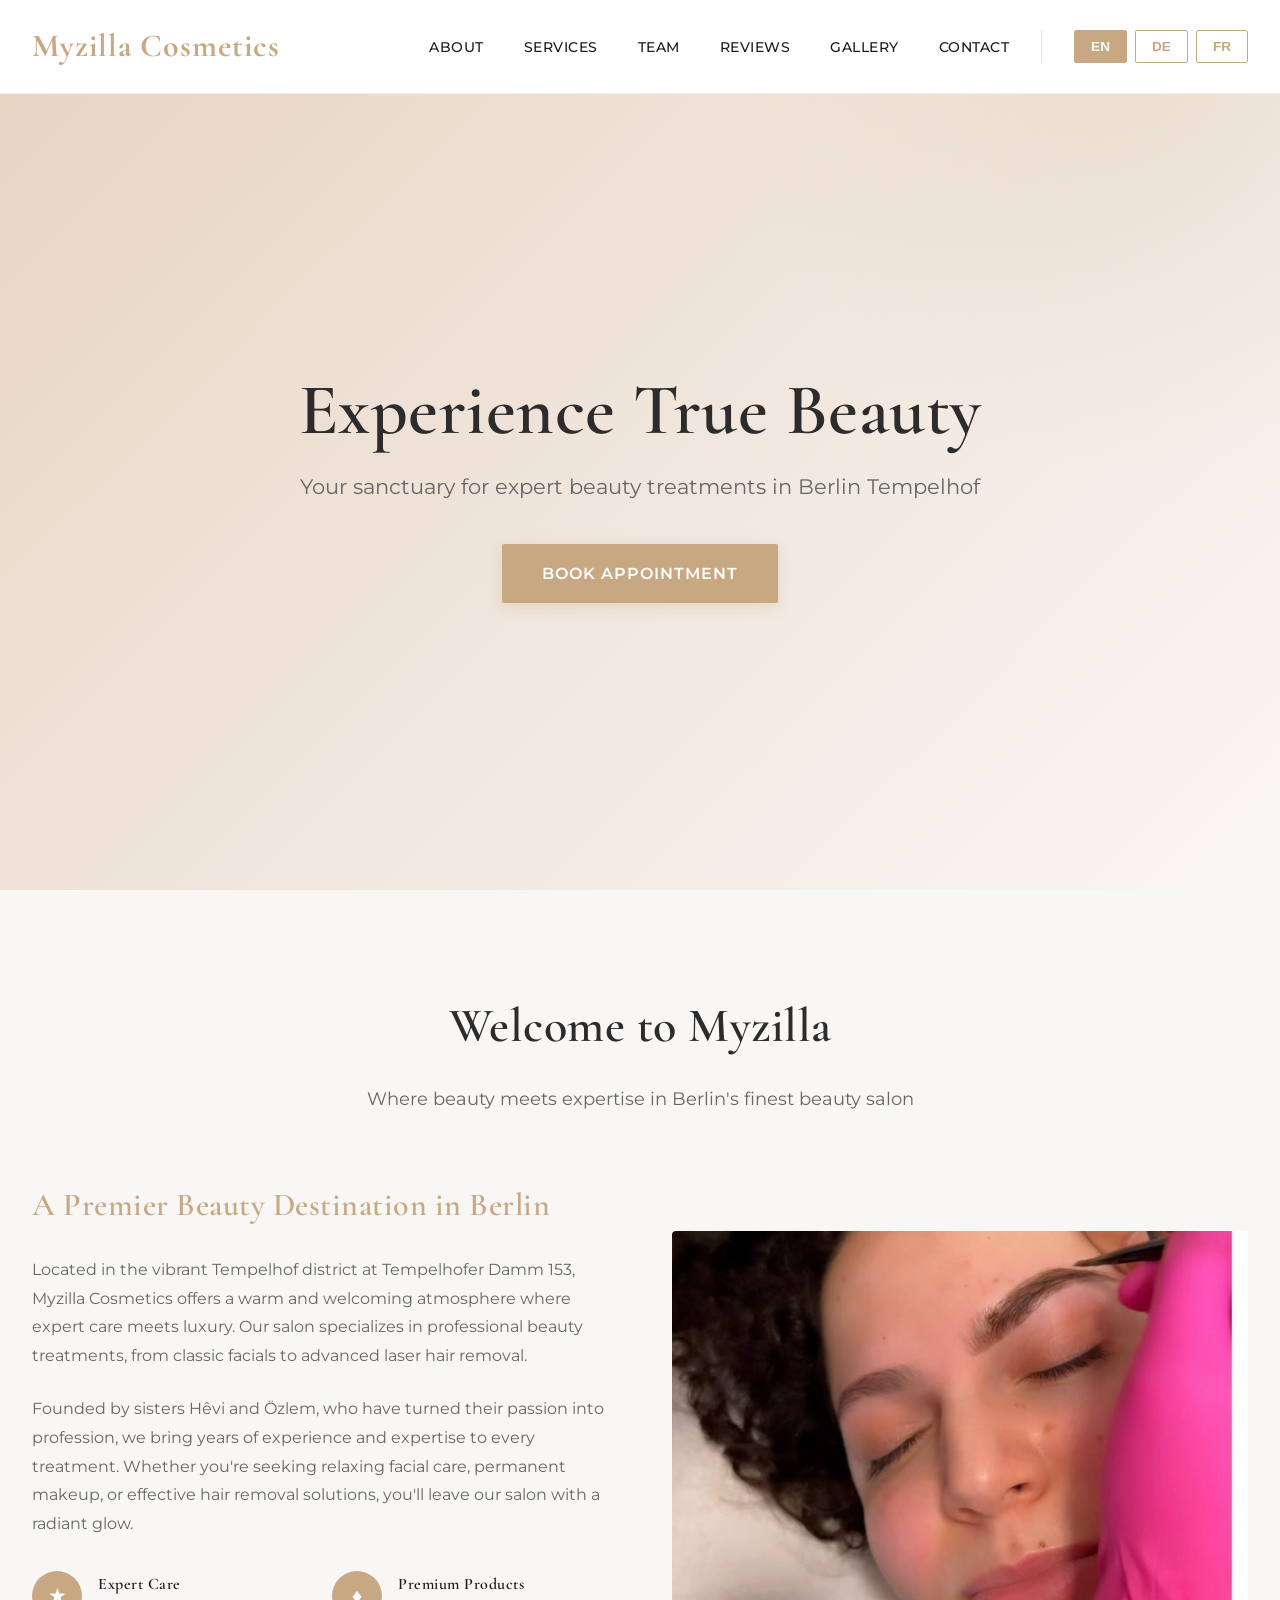
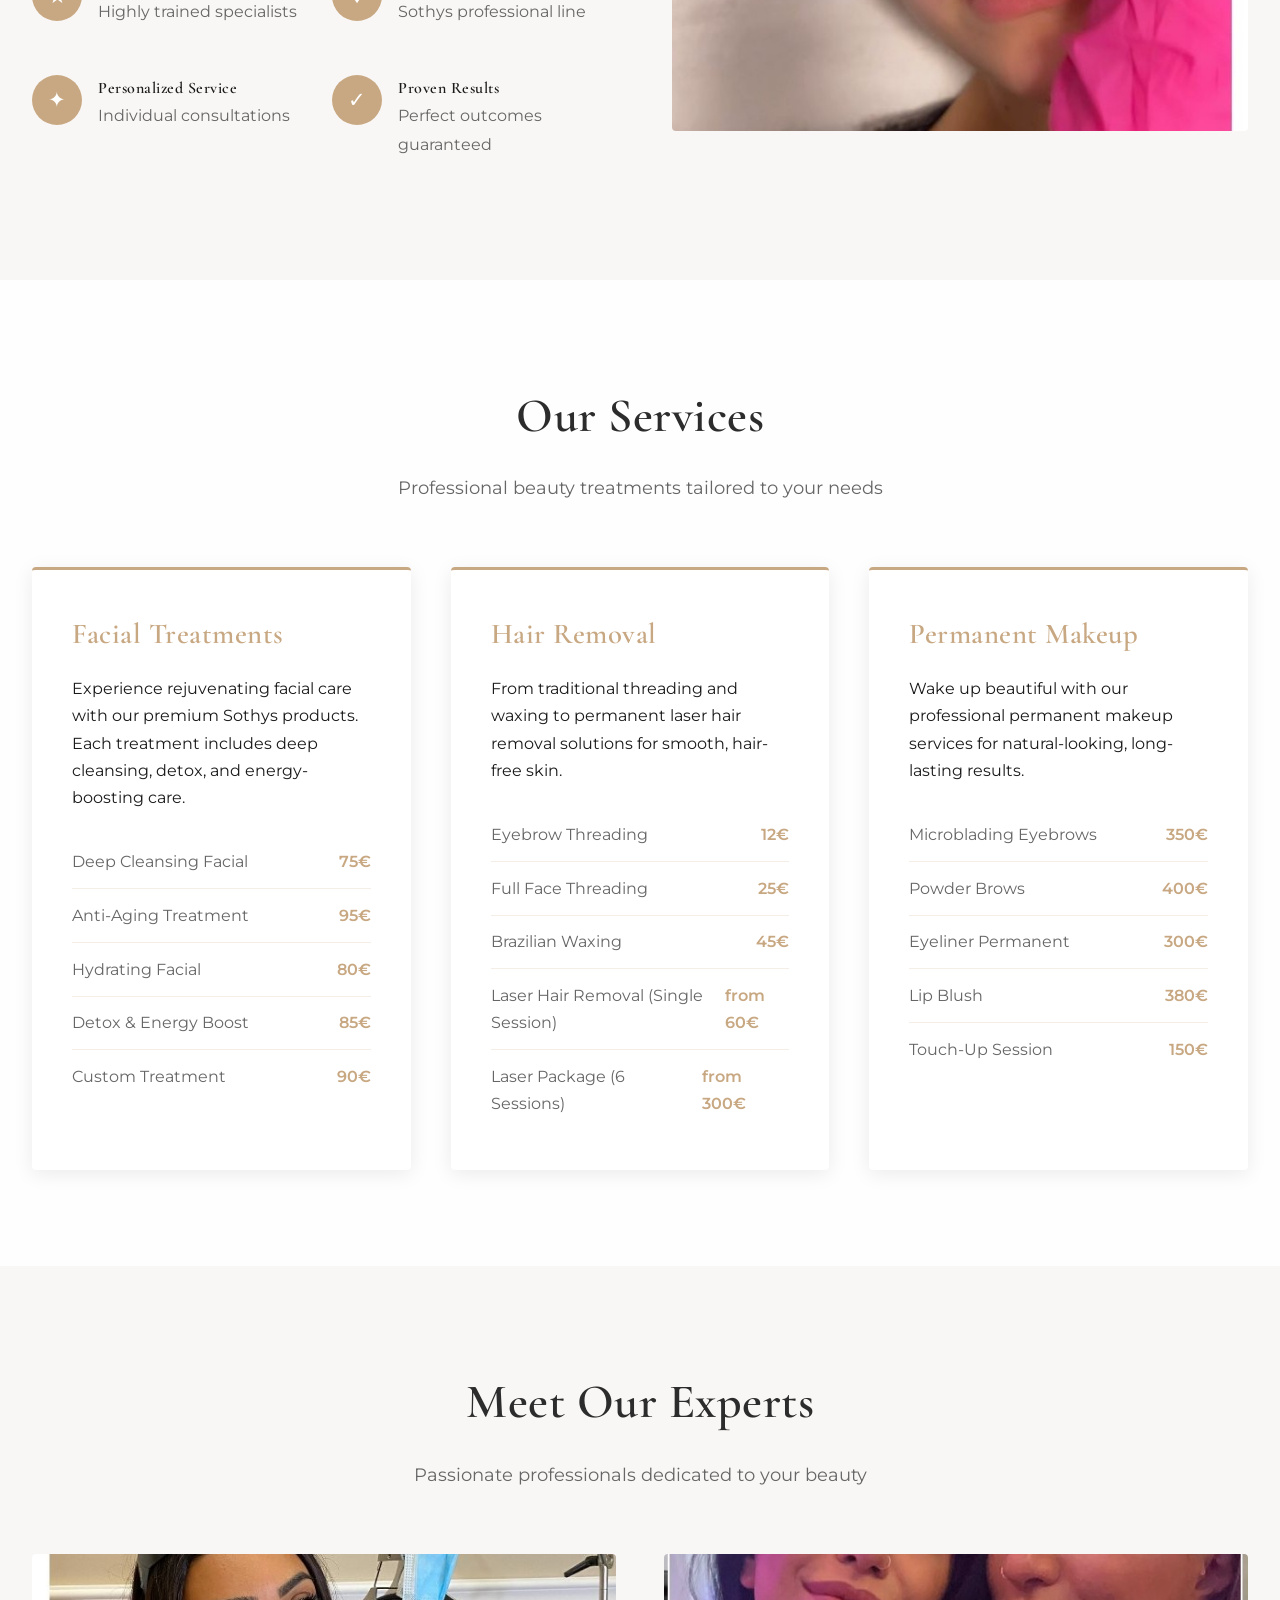
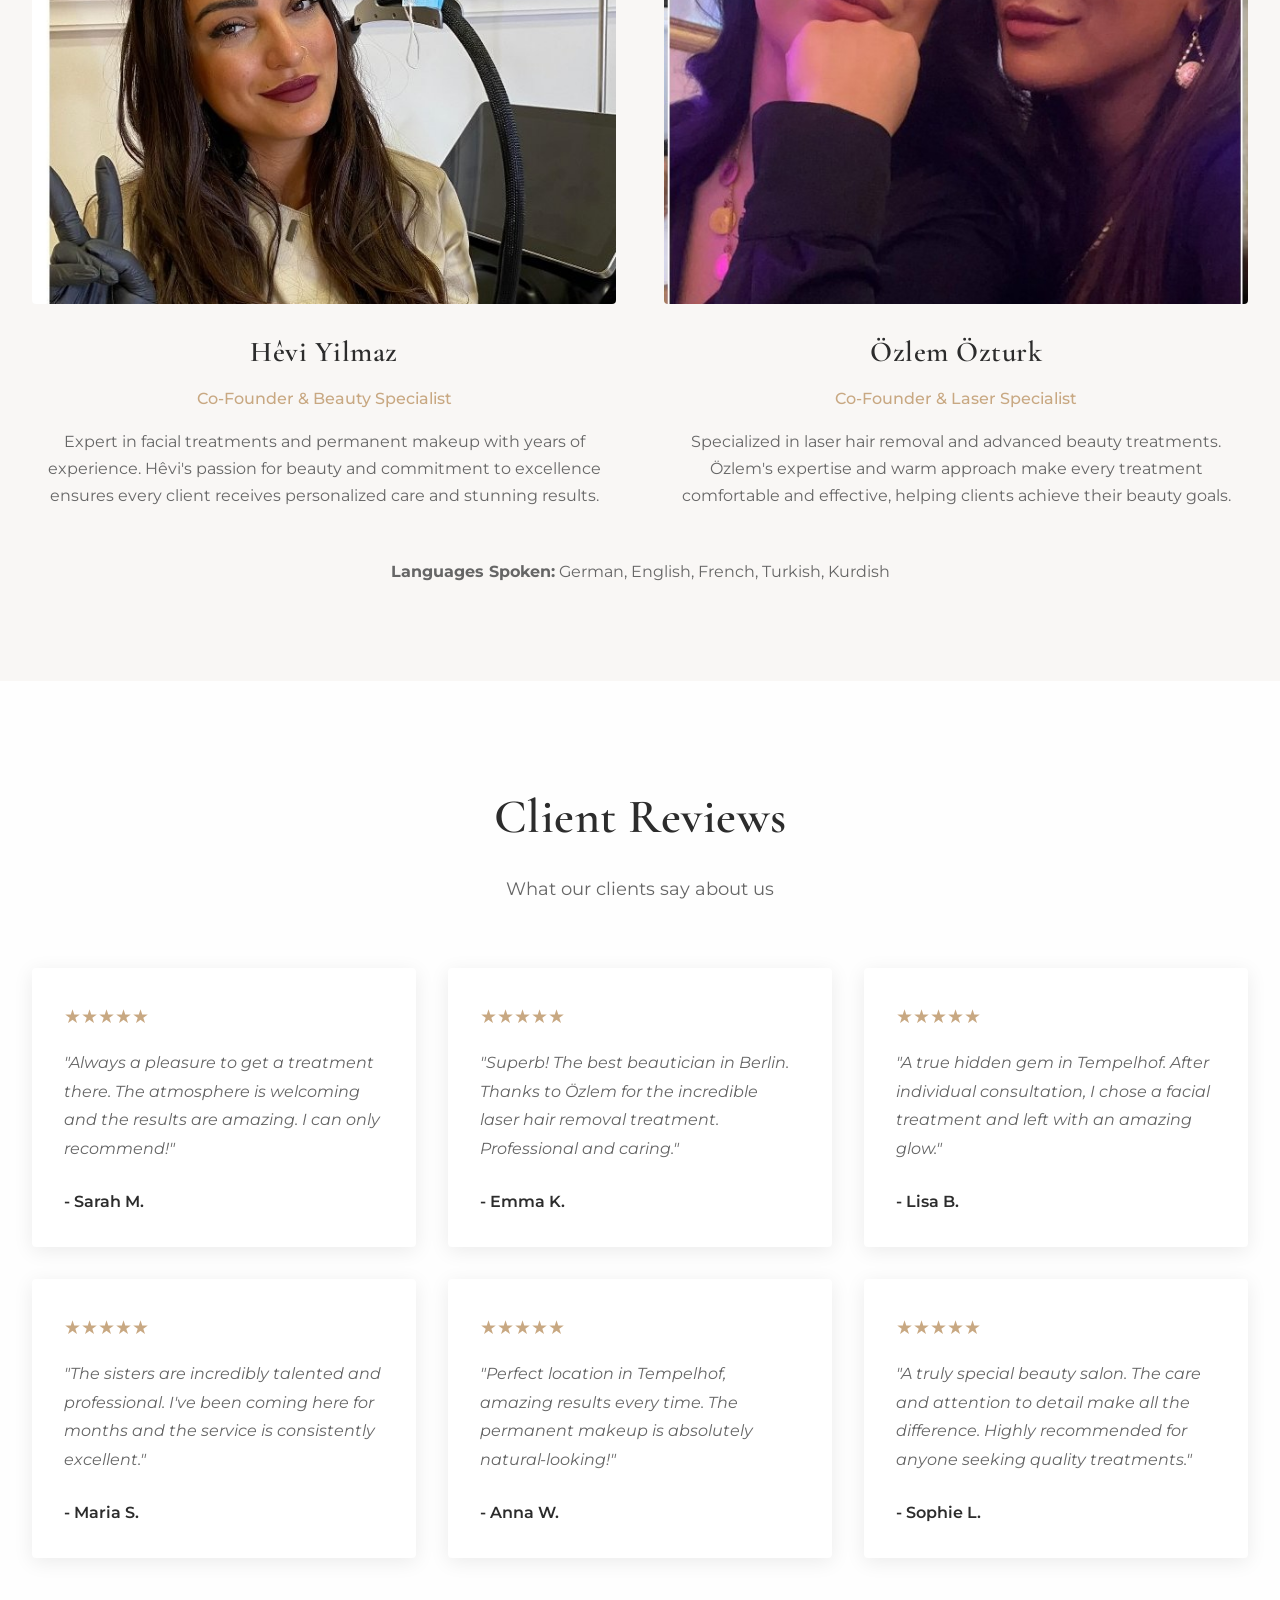
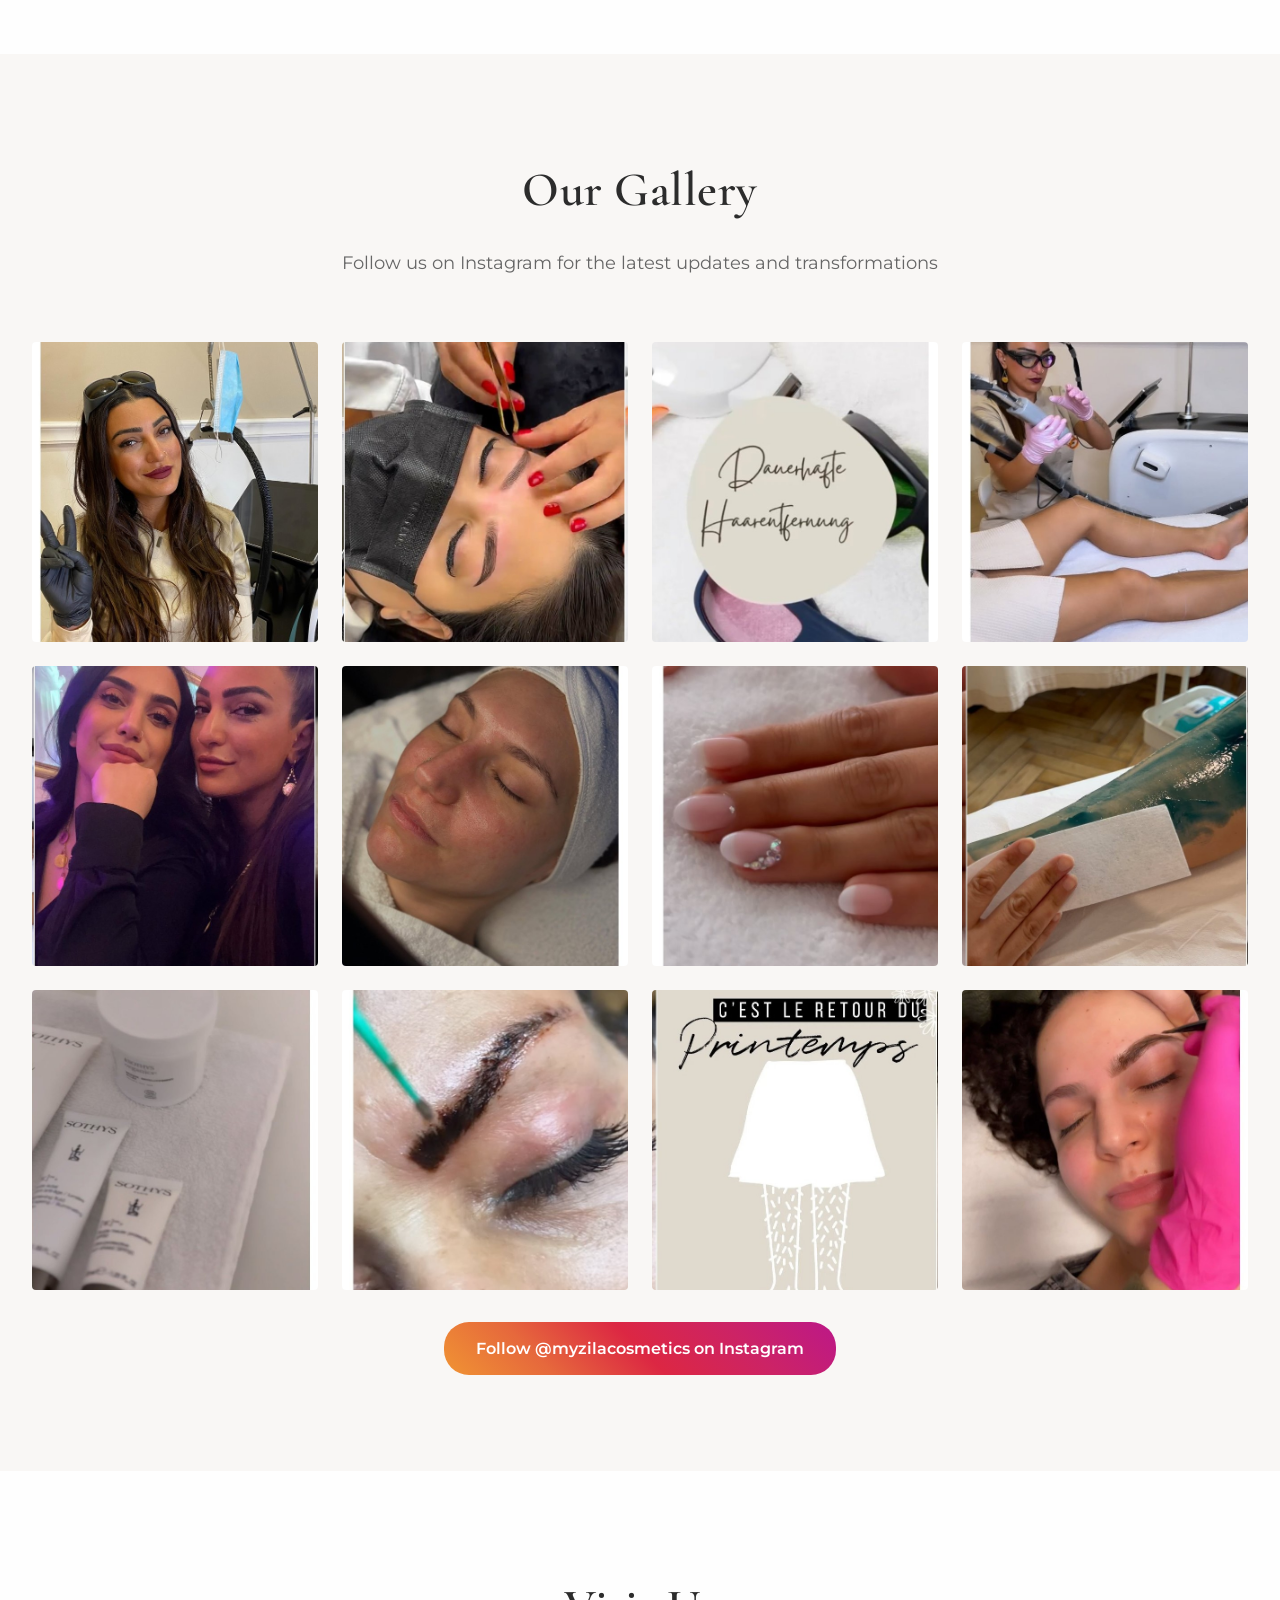
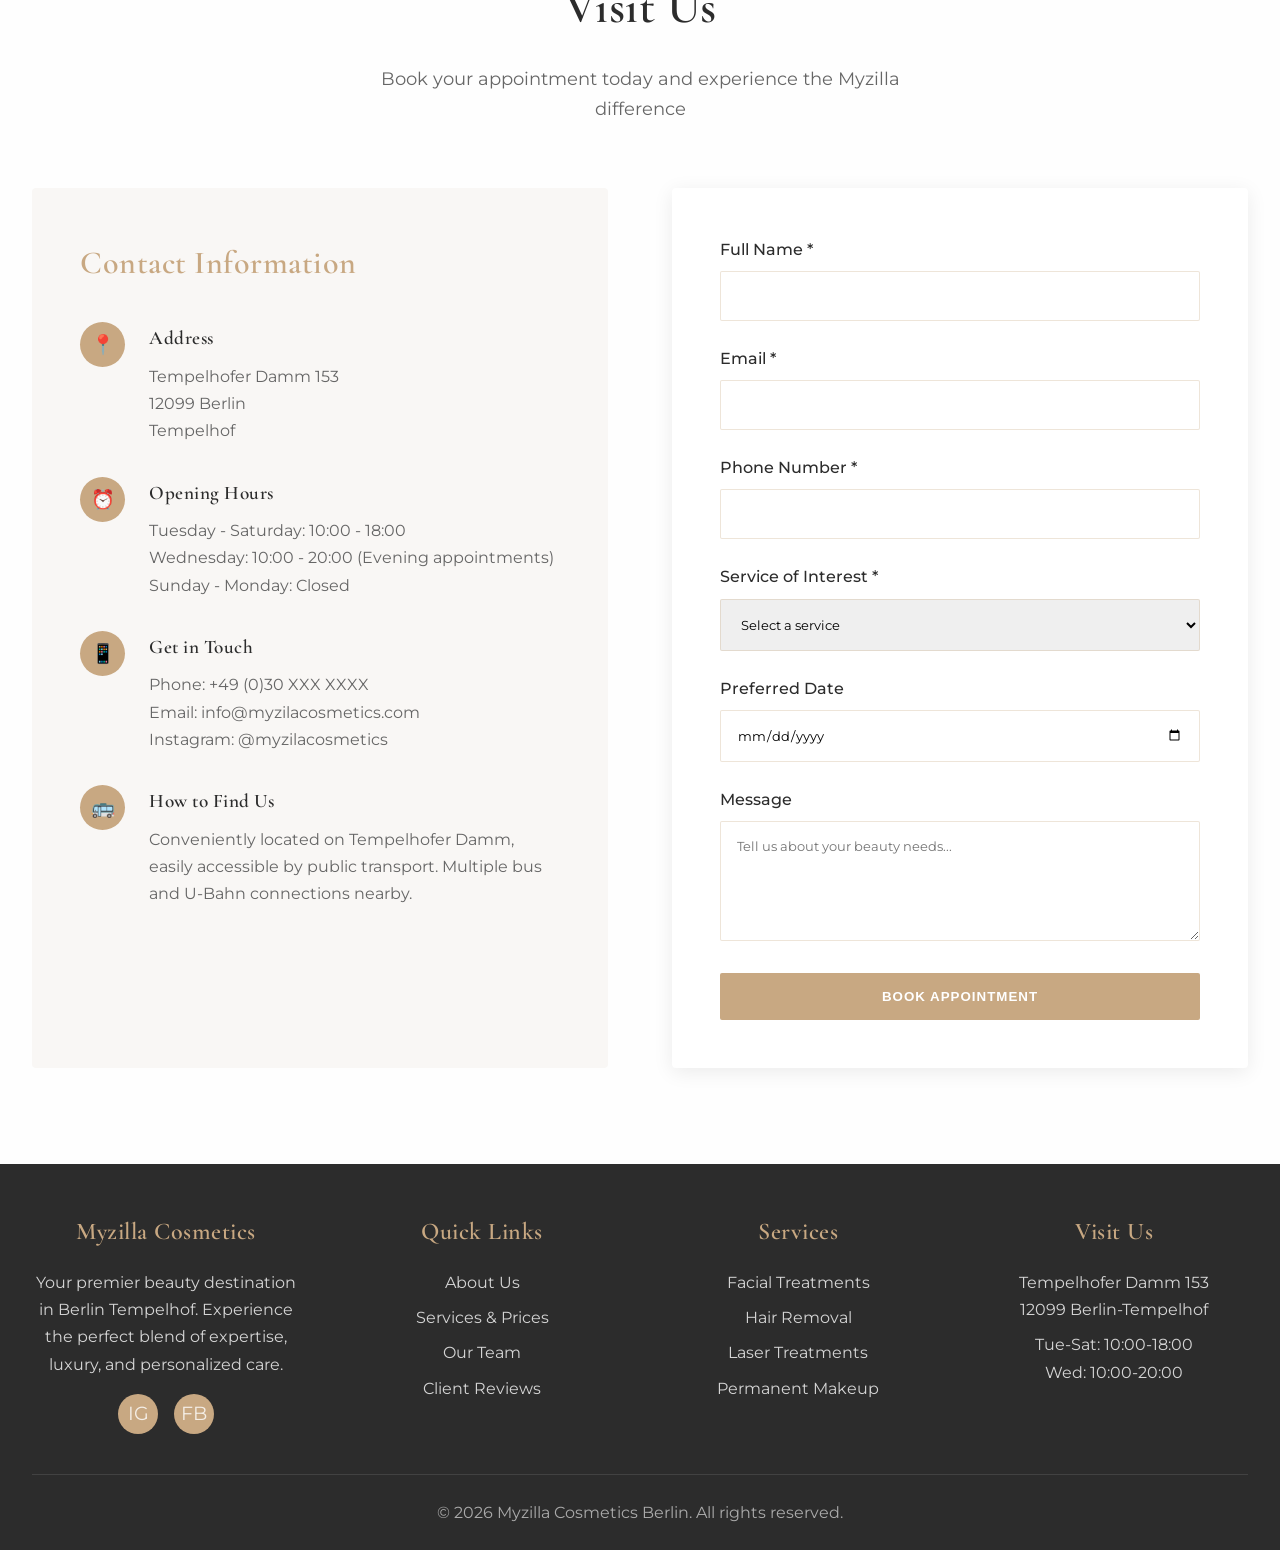
==== index.html @ a5db6341 "Add files via upload" ====
<!DOCTYPE html>
<html lang="en">
<head>
    <meta charset="UTF-8">
    <meta name="viewport" content="width=device-width, initial-scale=1.0">
    <title>Myzilla Cosmetics - Beauty Salon Berlin Tempelhof</title>
    <link href="https://fonts.googleapis.com/css2?family=Cormorant+Garamond:wght@300;400;600;700&family=Montserrat:wght@300;400;500;600&display=swap" rel="stylesheet">
    <style>
        :root {
            --primary: #C8A882;
            --secondary: #2C2C2C;
            --accent: #E8D5C4;
            --text-dark: #1a1a1a;
            --text-light: #666;
            --background: #FEFEFE;
            --background-alt: #F9F7F5;
        }

        * {
            margin: 0;
            padding: 0;
            box-sizing: border-box;
        }

        body {
            font-family: 'Montserrat', sans-serif;
            color: var(--text-dark);
            background: var(--background);
            line-height: 1.7;
            overflow-x: hidden;
        }

        h1, h2, h3, h4 {
            font-family: 'Cormorant Garamond', serif;
            font-weight: 600;
            letter-spacing: 0.5px;
        }

        /* Header & Navigation */
        header {
            position: fixed;
            top: 0;
            left: 0;
            right: 0;
            background: rgba(255, 255, 255, 0.98);
            backdrop-filter: blur(10px);
            z-index: 1000;
            border-bottom: 1px solid rgba(200, 168, 130, 0.2);
            transition: all 0.3s ease;
        }

        nav {
            max-width: 1400px;
            margin: 0 auto;
            padding: 1.2rem 2rem;
            display: flex;
            justify-content: space-between;
            align-items: center;
        }

        .logo {
            font-family: 'Cormorant Garamond', serif;
            font-size: 2rem;
            font-weight: 700;
            color: var(--primary);
            letter-spacing: 1px;
        }

        .nav-right {
            display: flex;
            align-items: center;
            gap: 2rem;
        }

        .nav-links {
            display: flex;
            gap: 2.5rem;
            list-style: none;
        }

        .nav-links a {
            text-decoration: none;
            color: var(--text-dark);
            font-size: 0.9rem;
            font-weight: 500;
            letter-spacing: 0.5px;
            transition: color 0.3s ease;
            text-transform: uppercase;
        }

        .nav-links a:hover {
            color: var(--primary);
        }

        .language-selector {
            display: flex;
            gap: 0.5rem;
            border-left: 1px solid rgba(200, 168, 130, 0.3);
            padding-left: 2rem;
        }

        .lang-btn {
            padding: 0.5rem 1rem;
            background: transparent;
            border: 1px solid var(--primary);
            color: var(--primary);
            cursor: pointer;
            font-size: 0.85rem;
            font-weight: 600;
            text-transform: uppercase;
            transition: all 0.3s ease;
            border-radius: 2px;
        }

        .lang-btn:hover {
            background: var(--primary);
            color: white;
        }

        .lang-btn.active {
            background: var(--primary);
            color: white;
        }

        .menu-toggle {
            display: none;
            flex-direction: column;
            gap: 5px;
            cursor: pointer;
            z-index: 1001;
        }

        .menu-toggle span {
            width: 25px;
            height: 2px;
            background: var(--text-dark);
            transition: all 0.3s ease;
        }

        /* Hero Section */
        .hero {
            margin-top: 80px;
            height: 90vh;
            background: linear-gradient(135deg, var(--accent) 0%, var(--background-alt) 100%);
            display: flex;
            align-items: center;
            justify-content: center;
            position: relative;
            overflow: hidden;
        }

        .hero::before {
            content: '';
            position: absolute;
            top: -50%;
            right: -20%;
            width: 800px;
            height: 800px;
            background: radial-gradient(circle, rgba(200, 168, 130, 0.15) 0%, transparent 70%);
            border-radius: 50%;
            animation: float 20s ease-in-out infinite;
        }

        @keyframes float {
            0%, 100% { transform: translate(0, 0) rotate(0deg); }
            50% { transform: translate(-50px, 50px) rotate(180deg); }
        }

        .hero-content {
            text-align: center;
            max-width: 800px;
            padding: 2rem;
            position: relative;
            z-index: 2;
        }

        .hero h1 {
            font-size: 4.5rem;
            margin-bottom: 1rem;
            color: var(--secondary);
            line-height: 1.2;
            animation: fadeInUp 1s ease;
        }

        .hero p {
            font-size: 1.3rem;
            color: var(--text-light);
            margin-bottom: 2.5rem;
            animation: fadeInUp 1s ease 0.2s backwards;
        }

        @keyframes fadeInUp {
            from {
                opacity: 0;
                transform: translateY(30px);
            }
            to {
                opacity: 1;
                transform: translateY(0);
            }
        }

        .cta-button {
            display: inline-block;
            padding: 1rem 2.5rem;
            background: var(--primary);
            color: white;
            text-decoration: none;
            font-weight: 600;
            letter-spacing: 1px;
            text-transform: uppercase;
            border-radius: 2px;
            transition: all 0.3s ease;
            animation: fadeInUp 1s ease 0.4s backwards;
            box-shadow: 0 4px 15px rgba(200, 168, 130, 0.3);
        }

        .cta-button:hover {
            background: var(--secondary);
            transform: translateY(-2px);
            box-shadow: 0 6px 20px rgba(44, 44, 44, 0.3);
        }

        /* Section Styles */
        section {
            padding: 6rem 2rem;
            max-width: 1400px;
            margin: 0 auto;
        }

        .section-title {
            font-size: 3rem;
            text-align: center;
            margin-bottom: 1rem;
            color: var(--secondary);
        }

        .section-subtitle {
            text-align: center;
            color: var(--text-light);
            font-size: 1.1rem;
            margin-bottom: 4rem;
            max-width: 600px;
            margin-left: auto;
            margin-right: auto;
        }

        /* About Section */
        #about {
            background: var(--background-alt);
        }

        .about-content {
            display: grid;
            grid-template-columns: 1fr 1fr;
            gap: 4rem;
            align-items: center;
        }

        .about-text h3 {
            font-size: 2rem;
            margin-bottom: 1.5rem;
            color: var(--primary);
        }

        .about-text p {
            margin-bottom: 1.5rem;
            color: var(--text-light);
            line-height: 1.8;
        }

        .about-features {
            display: grid;
            grid-template-columns: 1fr 1fr;
            gap: 1.5rem;
            margin-top: 2rem;
        }

        .feature-item {
            display: flex;
            align-items: start;
            gap: 1rem;
        }

        .feature-icon {
            width: 50px;
            height: 50px;
            background: var(--primary);
            border-radius: 50%;
            display: flex;
            align-items: center;
            justify-content: center;
            color: white;
            font-size: 1.3rem;
            flex-shrink: 0;
        }

        .about-image {
            width: 100%;
            height: 500px;
            background: linear-gradient(135deg, var(--primary) 0%, var(--accent) 100%);
            border-radius: 4px;
            position: relative;
            overflow: hidden;
            background-image: url('[data-uri]');
            background-size: cover;
            background-position: center;
        }

        /* Services Section */
        .services-grid {
            display: grid;
            grid-template-columns: repeat(auto-fit, minmax(300px, 1fr));
            gap: 2.5rem;
            margin-top: 3rem;
        }

        .service-card {
            background: white;
            padding: 2.5rem;
            border-radius: 4px;
            box-shadow: 0 4px 20px rgba(0, 0, 0, 0.08);
            transition: all 0.3s ease;
            border-top: 3px solid var(--primary);
        }

        .service-card:hover {
            transform: translateY(-5px);
            box-shadow: 0 8px 30px rgba(0, 0, 0, 0.12);
        }

        .service-card h3 {
            font-size: 1.8rem;
            margin-bottom: 1rem;
            color: var(--primary);
        }

        .service-list {
            list-style: none;
            margin-top: 1.5rem;
        }

        .service-list li {
            display: flex;
            justify-content: space-between;
            padding: 0.8rem 0;
            border-bottom: 1px solid rgba(200, 168, 130, 0.2);
            color: var(--text-light);
        }

        .service-list li:last-child {
            border-bottom: none;
        }

        .price {
            font-weight: 600;
            color: var(--primary);
        }

        /* Team Section */
        #team {
            background: var(--background-alt);
        }

        .team-grid {
            display: grid;
            grid-template-columns: repeat(auto-fit, minmax(280px, 1fr));
            gap: 3rem;
            margin-top: 3rem;
        }

        .team-member {
            text-align: center;
            transition: transform 0.3s ease;
        }

        .team-member:hover {
            transform: translateY(-5px);
        }

        .team-photo {
            width: 100%;
            height: 350px;
            background: linear-gradient(135deg, var(--accent) 0%, var(--primary) 100%);
            border-radius: 4px;
            margin-bottom: 1.5rem;
            position: relative;
            overflow: hidden;
            background-size: cover;
            background-position: center;
        }

        .team-member h3 {
            font-size: 1.8rem;
            margin-bottom: 0.5rem;
            color: var(--secondary);
        }

        .team-role {
            color: var(--primary);
            font-weight: 500;
            margin-bottom: 1rem;
        }

        .team-bio {
            color: var(--text-light);
            line-height: 1.7;
        }

        /* Reviews Section */
        .reviews-grid {
            display: grid;
            grid-template-columns: repeat(auto-fit, minmax(300px, 1fr));
            gap: 2rem;
            margin-top: 3rem;
        }

        .review-card {
            background: white;
            padding: 2rem;
            border-radius: 4px;
            box-shadow: 0 4px 20px rgba(0, 0, 0, 0.08);
            position: relative;
        }

        .review-stars {
            color: var(--primary);
            font-size: 1.2rem;
            margin-bottom: 1rem;
        }

        .review-text {
            color: var(--text-light);
            font-style: italic;
            line-height: 1.8;
            margin-bottom: 1.5rem;
        }

        .review-author {
            font-weight: 600;
            color: var(--secondary);
        }

        /* Instagram Section */
        #instagram {
            background: var(--background-alt);
        }

        .instagram-grid {
            display: grid;
            grid-template-columns: repeat(auto-fit, minmax(250px, 1fr));
            gap: 1.5rem;
            margin-top: 3rem;
        }

        .instagram-post {
            height: 300px;
            background: linear-gradient(135deg, var(--accent) 0%, var(--primary) 100%);
            border-radius: 4px;
            position: relative;
            overflow: hidden;
            cursor: pointer;
            transition: transform 0.3s ease;
            background-size: cover;
            background-position: center;
        }

        .instagram-post:hover {
            transform: scale(1.05);
        }

        .instagram-link {
            display: inline-block;
            margin-top: 2rem;
            padding: 0.8rem 2rem;
            background: linear-gradient(45deg, #f09433 0%,#e6683c 25%,#dc2743 50%,#cc2366 75%,#bc1888 100%);
            color: white;
            text-decoration: none;
            border-radius: 25px;
            font-weight: 600;
            transition: transform 0.3s ease;
        }

        .instagram-link:hover {
            transform: scale(1.05);
        }

        /* Contact Section */
        .contact-container {
            display: grid;
            grid-template-columns: 1fr 1fr;
            gap: 4rem;
            margin-top: 3rem;
        }

        .contact-info {
            background: var(--background-alt);
            padding: 3rem;
            border-radius: 4px;
        }

        .contact-info h3 {
            font-size: 2rem;
            margin-bottom: 2rem;
            color: var(--primary);
        }

        .info-item {
            display: flex;
            align-items: start;
            gap: 1.5rem;
            margin-bottom: 2rem;
        }

        .info-icon {
            width: 45px;
            height: 45px;
            background: var(--primary);
            border-radius: 50%;
            display: flex;
            align-items: center;
            justify-content: center;
            color: white;
            flex-shrink: 0;
            font-size: 1.2rem;
        }

        .info-details h4 {
            font-size: 1.2rem;
            margin-bottom: 0.5rem;
            color: var(--secondary);
        }

        .info-details p {
            color: var(--text-light);
            line-height: 1.7;
        }

        .contact-form {
            background: white;
            padding: 3rem;
            border-radius: 4px;
            box-shadow: 0 4px 20px rgba(0, 0, 0, 0.08);
        }

        .form-group {
            margin-bottom: 1.5rem;
        }

        .form-group label {
            display: block;
            margin-bottom: 0.5rem;
            color: var(--secondary);
            font-weight: 500;
        }

        .form-group input,
        .form-group textarea,
        .form-group select {
            width: 100%;
            padding: 1rem;
            border: 1px solid rgba(200, 168, 130, 0.3);
            border-radius: 2px;
            font-family: 'Montserrat', sans-serif;
            transition: border-color 0.3s ease;
        }

        .form-group input:focus,
        .form-group textarea:focus,
        .form-group select:focus {
            outline: none;
            border-color: var(--primary);
        }

        .form-group textarea {
            resize: vertical;
            min-height: 120px;
        }

        .submit-button {
            width: 100%;
            padding: 1rem;
            background: var(--primary);
            color: white;
            border: none;
            border-radius: 2px;
            font-weight: 600;
            letter-spacing: 1px;
            text-transform: uppercase;
            cursor: pointer;
            transition: all 0.3s ease;
        }

        .submit-button:hover {
            background: var(--secondary);
            transform: translateY(-2px);
        }

        /* Footer */
        footer {
            background: var(--secondary);
            color: white;
            padding: 3rem 2rem 1.5rem;
            text-align: center;
        }

        .footer-content {
            max-width: 1400px;
            margin: 0 auto;
            display: grid;
            grid-template-columns: repeat(auto-fit, minmax(250px, 1fr));
            gap: 3rem;
            margin-bottom: 2rem;
        }

        .footer-section h3 {
            font-size: 1.5rem;
            margin-bottom: 1rem;
            color: var(--primary);
        }

        .footer-section p,
        .footer-section a {
            color: rgba(255, 255, 255, 0.8);
            text-decoration: none;
            display: block;
            margin-bottom: 0.5rem;
        }

        .footer-section a:hover {
            color: var(--primary);
        }

        .social-links {
            display: flex;
            gap: 1rem;
            justify-content: center;
            margin-top: 1rem;
        }

        .social-links a {
            width: 40px;
            height: 40px;
            background: var(--primary);
            border-radius: 50%;
            display: flex;
            align-items: center;
            justify-content: center;
            transition: transform 0.3s ease;
            font-size: 1.2rem;
        }

        .social-links a:hover {
            transform: translateY(-3px);
        }

        .footer-bottom {
            border-top: 1px solid rgba(255, 255, 255, 0.1);
            padding-top: 1.5rem;
            color: rgba(255, 255, 255, 0.6);
        }

        /* Responsive Design */
        @media (max-width: 968px) {
            .nav-links {
                position: fixed;
                top: 0;
                right: -100%;
                height: 100vh;
                width: 70%;
                background: white;
                flex-direction: column;
                padding: 5rem 2rem;
                box-shadow: -5px 0 15px rgba(0, 0, 0, 0.1);
                transition: right 0.3s ease;
            }

            .nav-links.active {
                right: 0;
            }

            .menu-toggle {
                display: flex;
            }

            .menu-toggle.active span:nth-child(1) {
                transform: rotate(45deg) translate(8px, 8px);
            }

            .menu-toggle.active span:nth-child(2) {
                opacity: 0;
            }

            .menu-toggle.active span:nth-child(3) {
                transform: rotate(-45deg) translate(7px, -7px);
            }

            .hero h1 {
                font-size: 3rem;
            }

            .about-content,
            .contact-container {
                grid-template-columns: 1fr;
            }

            .about-features {
                grid-template-columns: 1fr;
            }

            .section-title {
                font-size: 2.5rem;
            }

            .language-selector {
                border-left: none;
                padding-left: 0;
            }
        }

        @media (max-width: 600px) {
            .hero h1 {
                font-size: 2.5rem;
            }

            .hero p {
                font-size: 1.1rem;
            }

            section {
                padding: 4rem 1.5rem;
            }

            .services-grid,
            .team-grid,
            .reviews-grid {
                grid-template-columns: 1fr;
            }
        }

        html {
            scroll-behavior: smooth;
        }

        .success-message {
            background: var(--primary);
            color: white;
            padding: 1rem;
            border-radius: 2px;
            margin-bottom: 1rem;
            display: none;
            text-align: center;
        }

        .success-message.show {
            display: block;
            animation: slideDown 0.3s ease;
        }

        @keyframes slideDown {
            from {
                opacity: 0;
                transform: translateY(-10px);
            }
            to {
                opacity: 1;
                transform: translateY(0);
            }
        }

        .lang-content {
            display: none;
        }

        .lang-content.active {
            display: block;
        }
    </style>
</head>
<body>
    <header>
        <nav>
            <div class="logo">Myzilla Cosmetics</div>
            <div class="nav-right">
                <ul class="nav-links">
                    <li><a href="#about" class="nav-link" data-en="About" data-de="Über uns" data-fr="À propos">About</a></li>
                    <li><a href="#services" class="nav-link" data-en="Services" data-de="Leistungen" data-fr="Services">Services</a></li>
                    <li><a href="#team" class="nav-link" data-en="Team" data-de="Team" data-fr="Équipe">Team</a></li>
                    <li><a href="#reviews" class="nav-link" data-en="Reviews" data-de="Bewertungen" data-fr="Avis">Reviews</a></li>
                    <li><a href="#instagram" class="nav-link" data-en="Gallery" data-de="Galerie" data-fr="Galerie">Gallery</a></li>
                    <li><a href="#contact" class="nav-link" data-en="Contact" data-de="Kontakt" data-fr="Contact">Contact</a></li>
                </ul>
                <div class="language-selector">
                    <button class="lang-btn active" data-lang="en">EN</button>
                    <button class="lang-btn" data-lang="de">DE</button>
                    <button class="lang-btn" data-lang="fr">FR</button>
                </div>
            </div>
            <div class="menu-toggle">
                <span></span>
                <span></span>
                <span></span>
            </div>
        </nav>
    </header>

    <section class="hero">
        <div class="hero-content">
            <h1 class="translatable" data-en="Experience True Beauty" data-de="Erleben Sie wahre Schönheit" data-fr="Découvrez la vraie beauté">Experience True Beauty</h1>
            <p class="translatable" data-en="Your sanctuary for expert beauty treatments in Berlin Tempelhof" data-de="Ihr Refugium für professionelle Beauty-Behandlungen in Berlin Tempelhof" data-fr="Votre sanctuaire pour des soins de beauté experts à Berlin Tempelhof">Your sanctuary for expert beauty treatments in Berlin Tempelhof</p>
            <a href="#contact" class="cta-button translatable" data-en="Book Appointment" data-de="Termin buchen" data-fr="Prendre rendez-vous">Book Appointment</a>
        </div>
    </section>

    <section id="about">
        <h2 class="section-title translatable" data-en="Welcome to Myzilla" data-de="Willkommen bei Myzilla" data-fr="Bienvenue chez Myzilla">Welcome to Myzilla</h2>
        <p class="section-subtitle translatable" data-en="Where beauty meets expertise in Berlin's finest beauty salon" data-de="Wo Schönheit auf Expertise trifft in Berlins bestem Beauty-Salon" data-fr="Où la beauté rencontre l'expertise dans le meilleur salon de beauté de Berlin">Where beauty meets expertise in Berlin's finest beauty salon</p>
        
        <div class="about-content">
            <div class="about-text">
                <div class="lang-content en active">
                    <h3>A Premier Beauty Destination in Berlin</h3>
                    <p>Located in the vibrant Tempelhof district at Tempelhofer Damm 153, Myzilla Cosmetics offers a warm and welcoming atmosphere where expert care meets luxury. Our salon specializes in professional beauty treatments, from classic facials to advanced laser hair removal.</p>
                    <p>Founded by sisters Hêvi and Özlem, who have turned their passion into profession, we bring years of experience and expertise to every treatment. Whether you're seeking relaxing facial care, permanent makeup, or effective hair removal solutions, you'll leave our salon with a radiant glow.</p>
                </div>
                <div class="lang-content de">
                    <h3>Ein erstklassiges Beauty-Ziel in Berlin</h3>
                    <p>Im lebendigen Stadtteil Tempelhof am Tempelhofer Damm 153 gelegen, bietet Myzilla Cosmetics eine warme und einladende Atmosphäre, in der professionelle Pflege auf Luxus trifft. Unser Salon ist spezialisiert auf professionelle Beauty-Behandlungen, von klassischen Gesichtsbehandlungen bis hin zu moderner Laser-Haarentfernung.</p>
                    <p>Gegründet von den Schwestern Hêvi und Özlem, die ihre Leidenschaft zum Beruf gemacht haben, bringen wir jahrelange Erfahrung und Expertise in jede Behandlung ein. Ob Sie entspannende Gesichtspflege, Permanent Make-up oder effektive Haarentfernungslösungen suchen – Sie verlassen unseren Salon mit einem strahlenden Teint.</p>
                </div>
                <div class="lang-content fr">
                    <h3>Une destination beauté de premier choix à Berlin</h3>
                    <p>Situé dans le quartier animé de Tempelhof au Tempelhofer Damm 153, Myzilla Cosmetics offre une atmosphère chaleureuse et accueillante où les soins experts rencontrent le luxe. Notre salon est spécialisé dans les traitements de beauté professionnels, des soins du visage classiques à l'épilation laser avancée.</p>
                    <p>Fondé par les sœurs Hêvi et Özlem, qui ont transformé leur passion en profession, nous apportons des années d'expérience et d'expertise à chaque traitement. Que vous recherchiez des soins du visage relaxants, du maquillage permanent ou des solutions d'épilation efficaces, vous quitterez notre salon avec un éclat radieux.</p>
                </div>

                <div class="about-features">
                    <div class="feature-item">
                        <div class="feature-icon">★</div>
                        <div>
                            <h4 class="translatable" data-en="Expert Care" data-de="Expertenpflege" data-fr="Soins experts">Expert Care</h4>
                            <p class="translatable" data-en="Highly trained specialists" data-de="Hochqualifizierte Spezialisten" data-fr="Spécialistes hautement qualifiés">Highly trained specialists</p>
                        </div>
                    </div>
                    <div class="feature-item">
                        <div class="feature-icon">♦</div>
                        <div>
                            <h4 class="translatable" data-en="Premium Products" data-de="Premium-Produkte" data-fr="Produits premium">Premium Products</h4>
                            <p class="translatable" data-en="Sothys professional line" data-de="Sothys Profi-Linie" data-fr="Ligne professionnelle Sothys">Sothys professional line</p>
                        </div>
                    </div>
                    <div class="feature-item">
                        <div class="feature-icon">✦</div>
                        <div>
                            <h4 class="translatable" data-en="Personalized Service" data-de="Persönlicher Service" data-fr="Service personnalisé">Personalized Service</h4>
                            <p class="translatable" data-en="Individual consultations" data-de="Individuelle Beratung" data-fr="Consultations individuelles">Individual consultations</p>
                        </div>
                    </div>
                    <div class="feature-item">
                        <div class="feature-icon">✓</div>
                        <div>
                            <h4 class="translatable" data-en="Proven Results" data-de="Bewährte Ergebnisse" data-fr="Résultats prouvés">Proven Results</h4>
                            <p class="translatable" data-en="Perfect outcomes guaranteed" data-de="Perfekte Ergebnisse garantiert" data-fr="Résultats parfaits garantis">Perfect outcomes guaranteed</p>
                        </div>
                    </div>
                </div>
            </div>
            
            <div class="about-image"></div>
        </div>
    </section>

    <section id="services">
        <h2 class="section-title translatable" data-en="Our Services" data-de="Unsere Leistungen" data-fr="Nos Services">Our Services</h2>
        <p class="section-subtitle translatable" data-en="Professional beauty treatments tailored to your needs" data-de="Professionelle Beauty-Behandlungen nach Ihren Bedürfnissen" data-fr="Traitements de beauté professionnels adaptés à vos besoins">Professional beauty treatments tailored to your needs</p>
        
        <div class="services-grid">
            <div class="service-card">
                <div class="lang-content en active">
                    <h3>Facial Treatments</h3>
                    <p>Experience rejuvenating facial care with our premium Sothys products. Each treatment includes deep cleansing, detox, and energy-boosting care.</p>
                    <ul class="service-list">
                        <li><span>Deep Cleansing Facial</span><span class="price">75€</span></li>
                        <li><span>Anti-Aging Treatment</span><span class="price">95€</span></li>
                        <li><span>Hydrating Facial</span><span class="price">80€</span></li>
                        <li><span>Detox & Energy Boost</span><span class="price">85€</span></li>
                        <li><span>Custom Treatment</span><span class="price">90€</span></li>
                    </ul>
                </div>
                <div class="lang-content de">
                    <h3>Gesichtsbehandlungen</h3>
                    <p>Erleben Sie verjüngende Gesichtspflege mit unseren Premium-Sothys-Produkten. Jede Behandlung umfasst Tiefenreinigung, Detox und energiespendende Pflege.</p>
                    <ul class="service-list">
                        <li><span>Tiefenreinigende Gesichtsbehandlung</span><span class="price">75€</span></li>
                        <li><span>Anti-Aging-Behandlung</span><span class="price">95€</span></li>
                        <li><span>Feuchtigkeitsspendende Gesichtsbehandlung</span><span class="price">80€</span></li>
                        <li><span>Detox & Energie-Boost</span><span class="price">85€</span></li>
                        <li><span>Individuelle Behandlung</span><span class="price">90€</span></li>
                    </ul>
                </div>
                <div class="lang-content fr">
                    <h3>Soins du visage</h3>
                    <p>Découvrez des soins du visage rajeunissants avec nos produits Sothys premium. Chaque traitement comprend un nettoyage en profondeur, une détox et des soins énergisants.</p>
                    <ul class="service-list">
                        <li><span>Soin du visage nettoyant en profondeur</span><span class="price">75€</span></li>
                        <li><span>Traitement anti-âge</span><span class="price">95€</span></li>
                        <li><span>Soin du visage hydratant</span><span class="price">80€</span></li>
                        <li><span>Détox & boost d'énergie</span><span class="price">85€</span></li>
                        <li><span>Traitement personnalisé</span><span class="price">90€</span></li>
                    </ul>
                </div>
            </div>

            <div class="service-card">
                <div class="lang-content en active">
                    <h3>Hair Removal</h3>
                    <p>From traditional threading and waxing to permanent laser hair removal solutions for smooth, hair-free skin.</p>
                    <ul class="service-list">
                        <li><span>Eyebrow Threading</span><span class="price">12€</span></li>
                        <li><span>Full Face Threading</span><span class="price">25€</span></li>
                        <li><span>Brazilian Waxing</span><span class="price">45€</span></li>
                        <li><span>Laser Hair Removal (Single Session)</span><span class="price">from 60€</span></li>
                        <li><span>Laser Package (6 Sessions)</span><span class="price">from 300€</span></li>
                    </ul>
                </div>
                <div class="lang-content de">
                    <h3>Haarentfernung</h3>
                    <p>Von traditionellem Fadentechnik und Waxing bis hin zu dauerhafter Laser-Haarentfernung für glatte, haarfreie Haut.</p>
                    <ul class="service-list">
                        <li><span>Augenbrauen-Fadentechnik</span><span class="price">12€</span></li>
                        <li><span>Gesicht komplett Fadentechnik</span><span class="price">25€</span></li>
                        <li><span>Brazilian Waxing</span><span class="price">45€</span></li>
                        <li><span>Laser-Haarentfernung (Einzelsitzung)</span><span class="price">ab 60€</span></li>
                        <li><span>Laser-Paket (6 Sitzungen)</span><span class="price">ab 300€</span></li>
                    </ul>
                </div>
                <div class="lang-content fr">
                    <h3>Épilation</h3>
                    <p>De l'épilation traditionnelle au fil et à la cire aux solutions d'épilation laser permanente pour une peau lisse et sans poils.</p>
                    <ul class="service-list">
                        <li><span>Épilation des sourcils au fil</span><span class="price">12€</span></li>
                        <li><span>Épilation visage complet au fil</span><span class="price">25€</span></li>
                        <li><span>Épilation brésilienne</span><span class="price">45€</span></li>
                        <li><span>Épilation laser (Séance unique)</span><span class="price">à partir de 60€</span></li>
                        <li><span>Forfait laser (6 séances)</span><span class="price">à partir de 300€</span></li>
                    </ul>
                </div>
            </div>

            <div class="service-card">
                <div class="lang-content en active">
                    <h3>Permanent Makeup</h3>
                    <p>Wake up beautiful with our professional permanent makeup services for natural-looking, long-lasting results.</p>
                    <ul class="service-list">
                        <li><span>Microblading Eyebrows</span><span class="price">350€</span></li>
                        <li><span>Powder Brows</span><span class="price">400€</span></li>
                        <li><span>Eyeliner Permanent</span><span class="price">300€</span></li>
                        <li><span>Lip Blush</span><span class="price">380€</span></li>
                        <li><span>Touch-Up Session</span><span class="price">150€</span></li>
                    </ul>
                </div>
                <div class="lang-content de">
                    <h3>Permanent Make-up</h3>
                    <p>Wachen Sie schön auf mit unseren professionellen Permanent Make-up-Services für natürlich aussehende, langanhaltende Ergebnisse.</p>
                    <ul class="service-list">
                        <li><span>Microblading Augenbrauen</span><span class="price">350€</span></li>
                        <li><span>Powder Brows</span><span class="price">400€</span></li>
                        <li><span>Eyeliner Permanent</span><span class="price">300€</span></li>
                        <li><span>Lip Blush</span><span class="price">380€</span></li>
                        <li><span>Auffrischung</span><span class="price">150€</span></li>
                    </ul>
                </div>
                <div class="lang-content fr">
                    <h3>Maquillage permanent</h3>
                    <p>Réveillez-vous belle avec nos services de maquillage permanent professionnel pour des résultats naturels et durables.</p>
                    <ul class="service-list">
                        <li><span>Microblading sourcils</span><span class="price">350€</span></li>
                        <li><span>Powder Brows</span><span class="price">400€</span></li>
                        <li><span>Eyeliner permanent</span><span class="price">300€</span></li>
                        <li><span>Lip Blush</span><span class="price">380€</span></li>
                        <li><span>Retouche</span><span class="price">150€</span></li>
                    </ul>
                </div>
            </div>
        </div>
    </section>

    <section id="team">
        <h2 class="section-title translatable" data-en="Meet Our Experts" data-de="Lernen Sie unsere Experten kennen" data-fr="Rencontrez nos experts">Meet Our Experts</h2>
        <p class="section-subtitle translatable" data-en="Passionate professionals dedicated to your beauty" data-de="Leidenschaftliche Profis, die sich Ihrer Schönheit widmen" data-fr="Des professionnels passionnés dédiés à votre beauté">Passionate professionals dedicated to your beauty</p>
        
        <div class="team-grid">
            <div class="team-member">
                <div class="team-photo" style="background-image: url('[data-uri]');"></div>
                <h3>Hêvi Yilmaz</h3>
                <p class="team-role translatable" data-en="Co-Founder & Beauty Specialist" data-de="Mitgründerin & Beauty-Spezialistin" data-fr="Co-fondatrice & Spécialiste beauté">Co-Founder & Beauty Specialist</p>
                <div class="lang-content en active">
                    <p class="team-bio">Expert in facial treatments and permanent makeup with years of experience. Hêvi's passion for beauty and commitment to excellence ensures every client receives personalized care and stunning results.</p>
                </div>
                <div class="lang-content de">
                    <p class="team-bio">Expertin für Gesichtsbehandlungen und Permanent Make-up mit jahrelanger Erfahrung. Hêvis Leidenschaft für Schönheit und ihr Engagement für Exzellenz garantieren jedem Kunden persönliche Betreuung und beeindruckende Ergebnisse.</p>
                </div>
                <div class="lang-content fr">
                    <p class="team-bio">Experte en soins du visage et maquillage permanent avec des années d'expérience. La passion de Hêvi pour la beauté et son engagement envers l'excellence garantissent à chaque cliente des soins personnalisés et des résultats époustouflants.</p>
                </div>
            </div>

            <div class="team-member">
                <div class="team-photo" style="background-image: url('[data-uri]');"></div>
                <h3>Özlem Özturk</h3>
                <p class="team-role translatable" data-en="Co-Founder & Laser Specialist" data-de="Mitgründerin & Laser-Spezialistin" data-fr="Co-fondatrice & Spécialiste laser">Co-Founder & Laser Specialist</p>
                <div class="lang-content en active">
                    <p class="team-bio">Specialized in laser hair removal and advanced beauty treatments. Özlem's expertise and warm approach make every treatment comfortable and effective, helping clients achieve their beauty goals.</p>
                </div>
                <div class="lang-content de">
                    <p class="team-bio">Spezialisiert auf Laser-Haarentfernung und fortgeschrittene Beauty-Behandlungen. Özlems Expertise und herzliche Art machen jede Behandlung angenehm und effektiv und helfen Kunden, ihre Schönheitsziele zu erreichen.</p>
                </div>
                <div class="lang-content fr">
                    <p class="team-bio">Spécialisée en épilation laser et traitements de beauté avancés. L'expertise d'Özlem et son approche chaleureuse rendent chaque traitement confortable et efficace, aidant les clientes à atteindre leurs objectifs de beauté.</p>
                </div>
            </div>
        </div>

        <div style="text-align: center; margin-top: 3rem; color: var(--text-light);">
            <p><strong class="translatable" data-en="Languages Spoken:" data-de="Gesprochene Sprachen:" data-fr="Langues parlées:">Languages Spoken:</strong> <span class="translatable" data-en="German, English, French, Turkish, Kurdish" data-de="Deutsch, Englisch, Französisch, Türkisch, Kurdisch" data-fr="Allemand, Anglais, Français, Turc, Kurde">German, English, French, Turkish, Kurdish</span></p>
        </div>
    </section>

    <section id="reviews">
        <h2 class="section-title translatable" data-en="Client Reviews" data-de="Kundenbewertungen" data-fr="Avis clients">Client Reviews</h2>
        <p class="section-subtitle translatable" data-en="What our clients say about us" data-de="Was unsere Kunden über uns sagen" data-fr="Ce que nos clientes disent de nous">What our clients say about us</p>
        
        <div class="reviews-grid">
            <div class="review-card">
                <div class="review-stars">★★★★★</div>
                <div class="lang-content en active">
                    <p class="review-text">"Always a pleasure to get a treatment there. The atmosphere is welcoming and the results are amazing. I can only recommend!"</p>
                </div>
                <div class="lang-content de">
                    <p class="review-text">"Es ist immer eine Freude, dort eine Behandlung zu bekommen. Die Atmosphäre ist einladend und die Ergebnisse sind erstaunlich. Ich kann es nur empfehlen!"</p>
                </div>
                <div class="lang-content fr">
                    <p class="review-text">"Toujours un plaisir de recevoir un soin là-bas. L'atmosphère est accueillante et les résultats sont incroyables. Je ne peux que recommander!"</p>
                </div>
                <p class="review-author">- Sarah M.</p>
            </div>

            <div class="review-card">
                <div class="review-stars">★★★★★</div>
                <div class="lang-content en active">
                    <p class="review-text">"Superb! The best beautician in Berlin. Thanks to Özlem for the incredible laser hair removal treatment. Professional and caring."</p>
                </div>
                <div class="lang-content de">
                    <p class="review-text">"Hervorragend! Die beste Kosmetikerin in Berlin. Vielen Dank an Özlem für die unglaubliche Laser-Haarentfernungsbehandlung. Professionell und fürsorglich."</p>
                </div>
                <div class="lang-content fr">
                    <p class="review-text">"Superbe! La meilleure esthéticienne de Berlin. Merci à Özlem pour l'incroyable traitement d'épilation laser. Professionnelle et attentionnée."</p>
                </div>
                <p class="review-author">- Emma K.</p>
            </div>

            <div class="review-card">
                <div class="review-stars">★★★★★</div>
                <div class="lang-content en active">
                    <p class="review-text">"A true hidden gem in Tempelhof. After individual consultation, I chose a facial treatment and left with an amazing glow."</p>
                </div>
                <div class="lang-content de">
                    <p class="review-text">"Ein wahres verstecktes Juwel in Tempelhof. Nach individueller Beratung habe ich mich für eine Gesichtsbehandlung entschieden und bin mit einem tollen Glow gegangen."</p>
                </div>
                <div class="lang-content fr">
                    <p class="review-text">"Un véritable joyau caché à Tempelhof. Après une consultation individuelle, j'ai choisi un soin du visage et je suis partie avec un éclat incroyable."</p>
                </div>
                <p class="review-author">- Lisa B.</p>
            </div>

            <div class="review-card">
                <div class="review-stars">★★★★★</div>
                <div class="lang-content en active">
                    <p class="review-text">"The sisters are incredibly talented and professional. I've been coming here for months and the service is consistently excellent."</p>
                </div>
                <div class="lang-content de">
                    <p class="review-text">"Die Schwestern sind unglaublich talentiert und professionell. Ich komme seit Monaten hierher und der Service ist durchweg ausgezeichnet."</p>
                </div>
                <div class="lang-content fr">
                    <p class="review-text">"Les sœurs sont incroyablement talentueuses et professionnelles. Je viens ici depuis des mois et le service est toujours excellent."</p>
                </div>
                <p class="review-author">- Maria S.</p>
            </div>

            <div class="review-card">
                <div class="review-stars">★★★★★</div>
                <div class="lang-content en active">
                    <p class="review-text">"Perfect location in Tempelhof, amazing results every time. The permanent makeup is absolutely natural-looking!"</p>
                </div>
                <div class="lang-content de">
                    <p class="review-text">"Perfekte Lage in Tempelhof, jedes Mal erstaunliche Ergebnisse. Das Permanent Make-up sieht absolut natürlich aus!"</p>
                </div>
                <div class="lang-content fr">
                    <p class="review-text">"Emplacement parfait à Tempelhof, résultats incroyables à chaque fois. Le maquillage permanent est absolument naturel!"</p>
                </div>
                <p class="review-author">- Anna W.</p>
            </div>

            <div class="review-card">
                <div class="review-stars">★★★★★</div>
                <div class="lang-content en active">
                    <p class="review-text">"A truly special beauty salon. The care and attention to detail make all the difference. Highly recommended for anyone seeking quality treatments."</p>
                </div>
                <div class="lang-content de">
                    <p class="review-text">"Ein wirklich besonderer Beauty-Salon. Die Sorgfalt und Liebe zum Detail machen den Unterschied. Sehr empfehlenswert für alle, die qualitativ hochwertige Behandlungen suchen."</p>
                </div>
                <div class="lang-content fr">
                    <p class="review-text">"Un salon de beauté vraiment spécial. Le soin et l'attention aux détails font toute la différence. Hautement recommandé pour quiconque recherche des traitements de qualité."</p>
                </div>
                <p class="review-author">- Sophie L.</p>
            </div>
        </div>
    </section>

    <section id="instagram">
        <h2 class="section-title translatable" data-en="Our Gallery" data-de="Unsere Galerie" data-fr="Notre galerie">Our Gallery</h2>
        <p class="section-subtitle translatable" data-en="Follow us on Instagram for the latest updates and transformations" data-de="Folgen Sie uns auf Instagram für die neuesten Updates und Transformationen" data-fr="Suivez-nous sur Instagram pour les dernières mises à jour et transformations">Follow us on Instagram for the latest updates and transformations</p>
        
        <div class="instagram-grid">
            <div class="instagram-post" style="background-image: url('[data-uri]');"></div>
            <div class="instagram-post" style="background-image: url('[data-uri]');"></div>
            <div class="instagram-post" style="background-image: url('[data-uri]');"></div>
            <div class="instagram-post" style="background-image: url('[data-uri]');"></div>
            <div class="instagram-post" style="background-image: url('[data-uri]');"></div>
            <div class="instagram-post" style="background-image: url('[data-uri]');"></div>
            <div class="instagram-post" style="background-image: url('[data-uri]');"></div>
            <div class="instagram-post" style="background-image: url('[data-uri]');"></div>
            <div class="instagram-post" style="background-image: url('[data-uri]');"></div>
            <div class="instagram-post" style="background-image: url('[data-uri]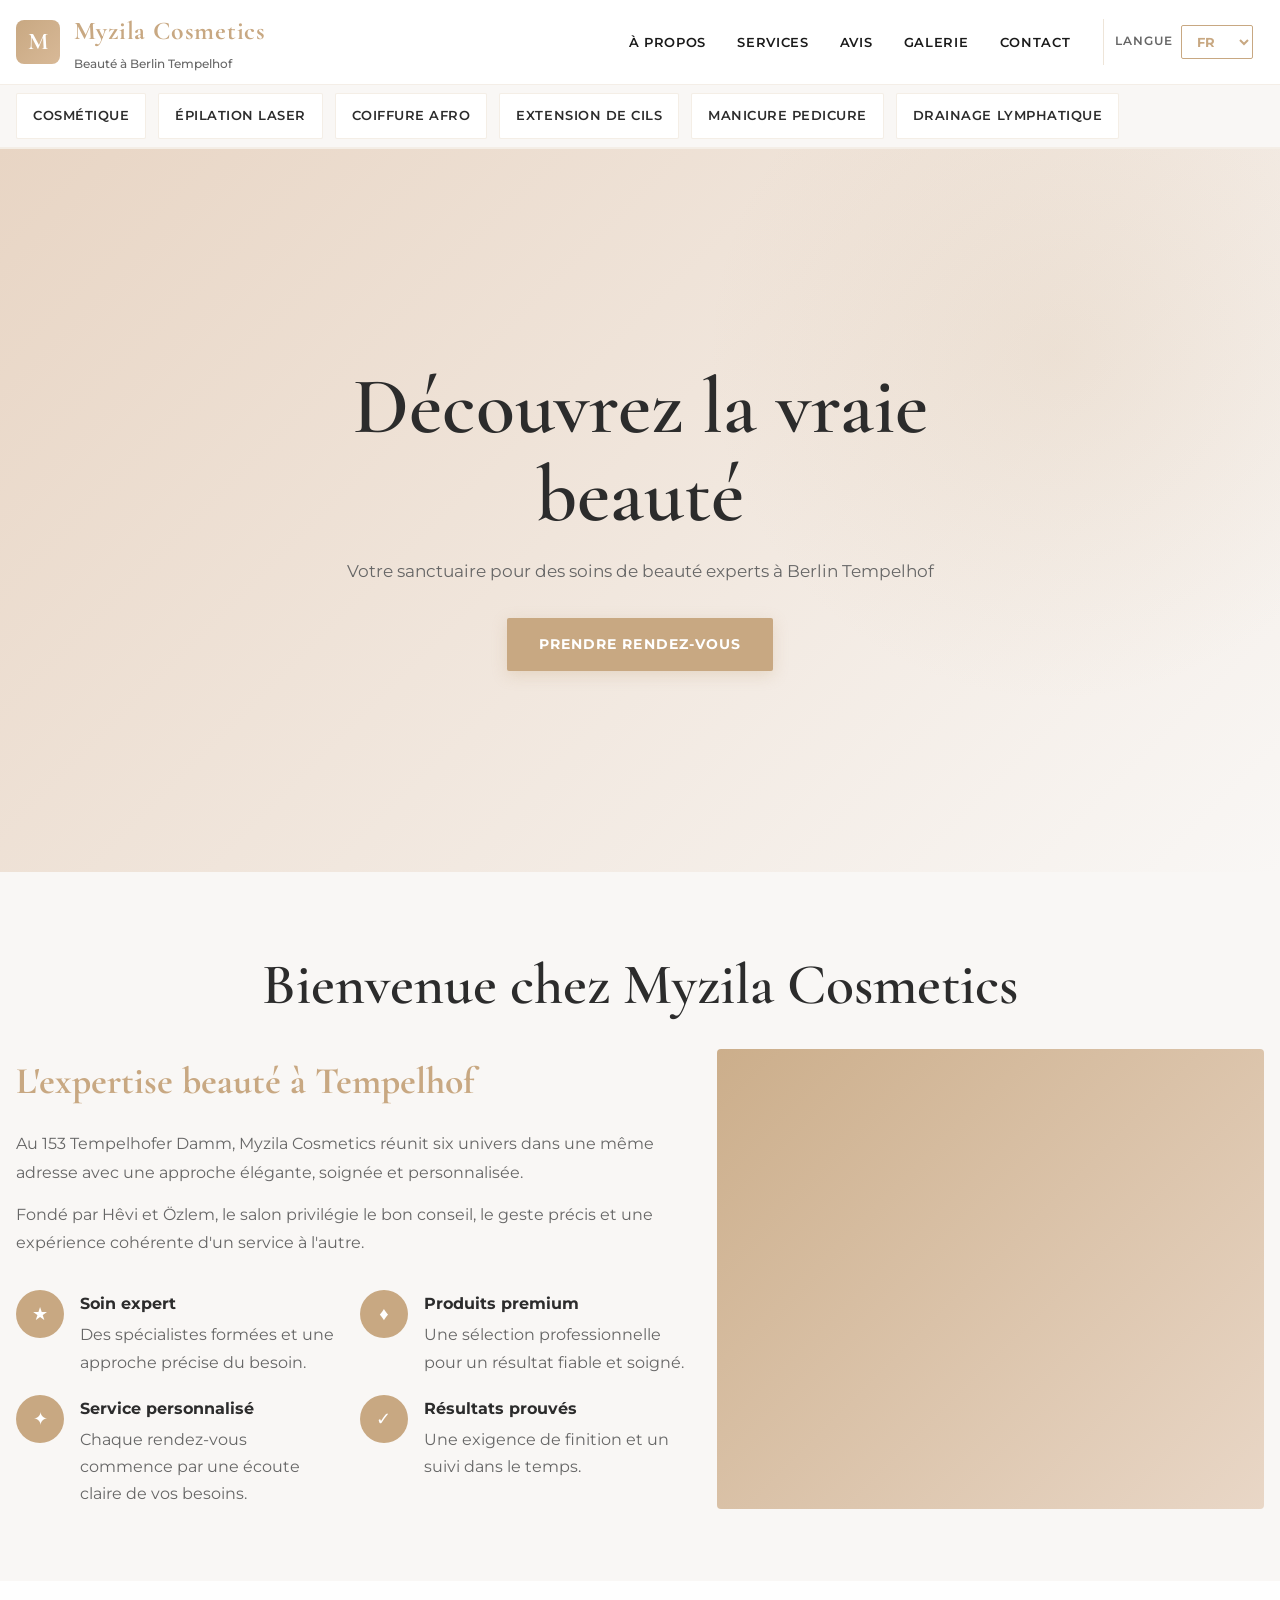
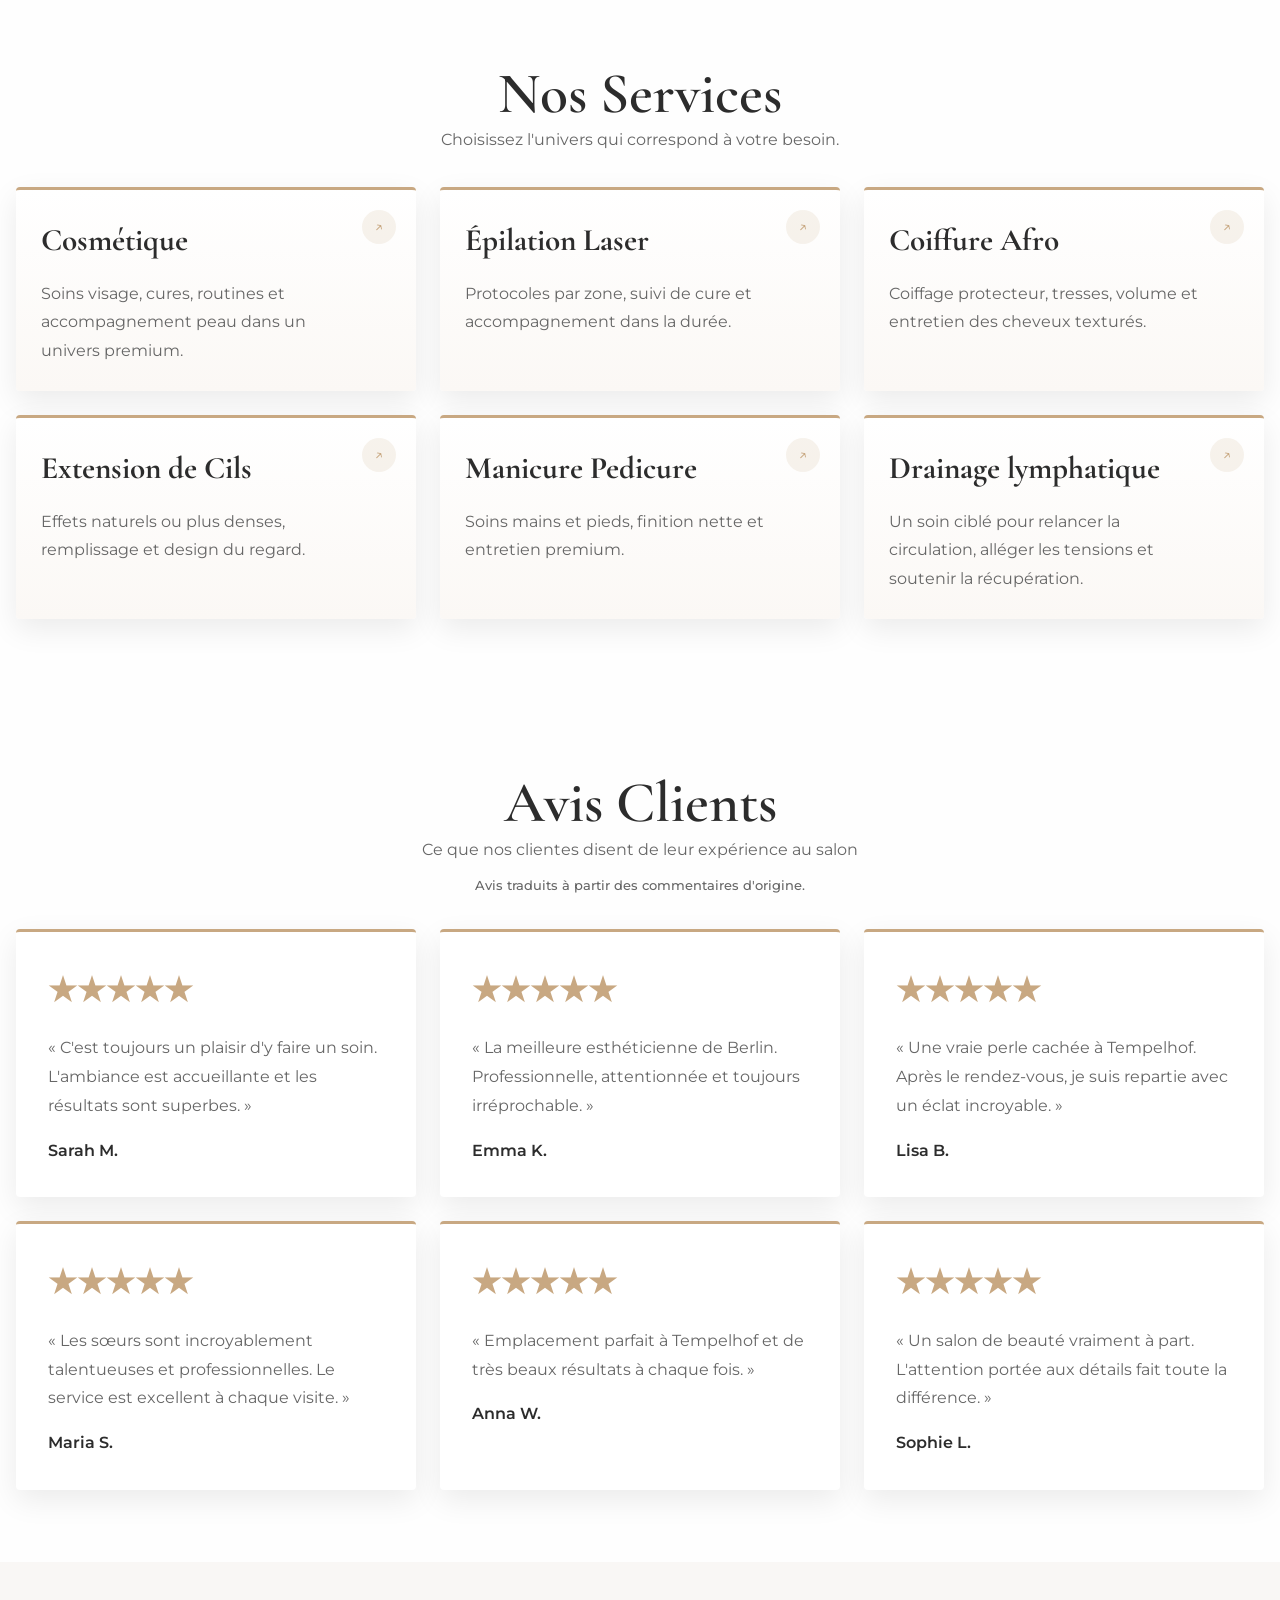
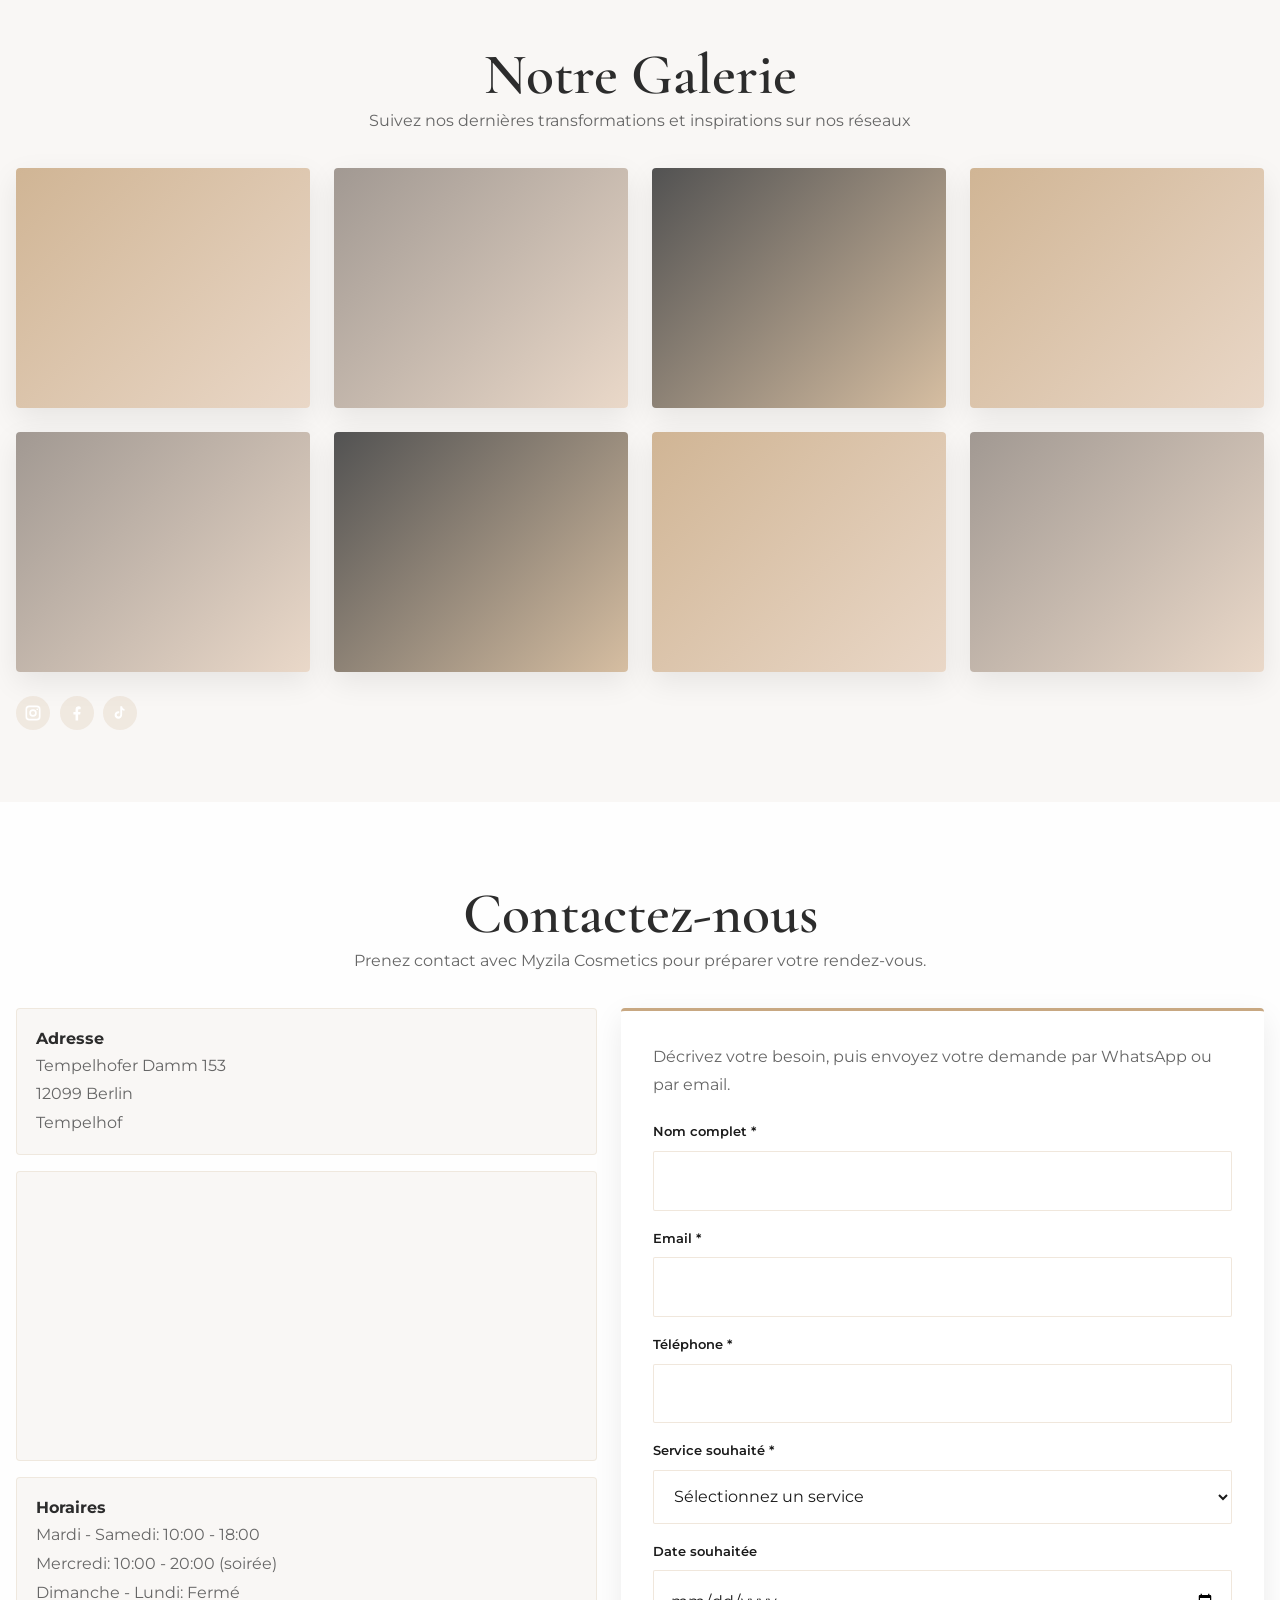
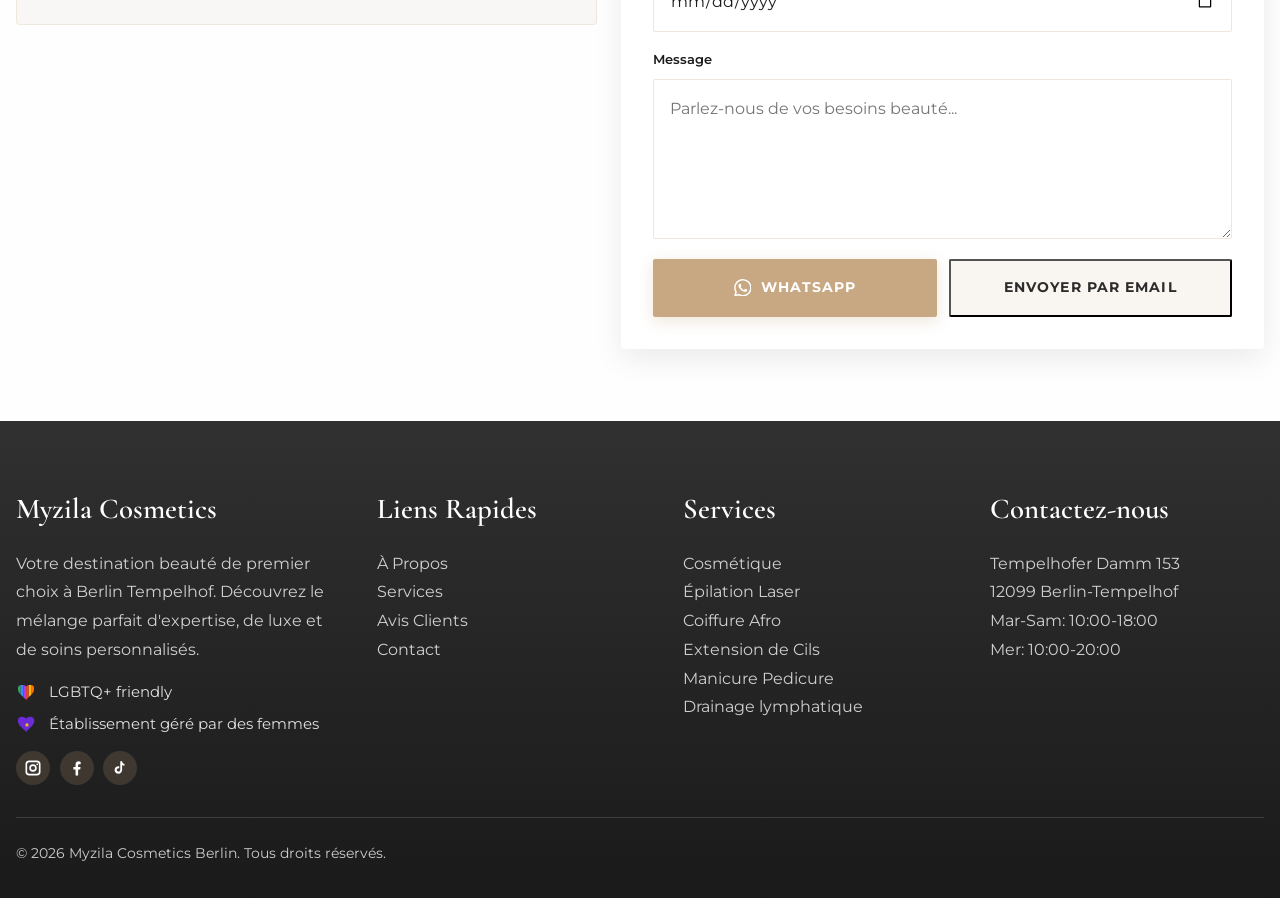
